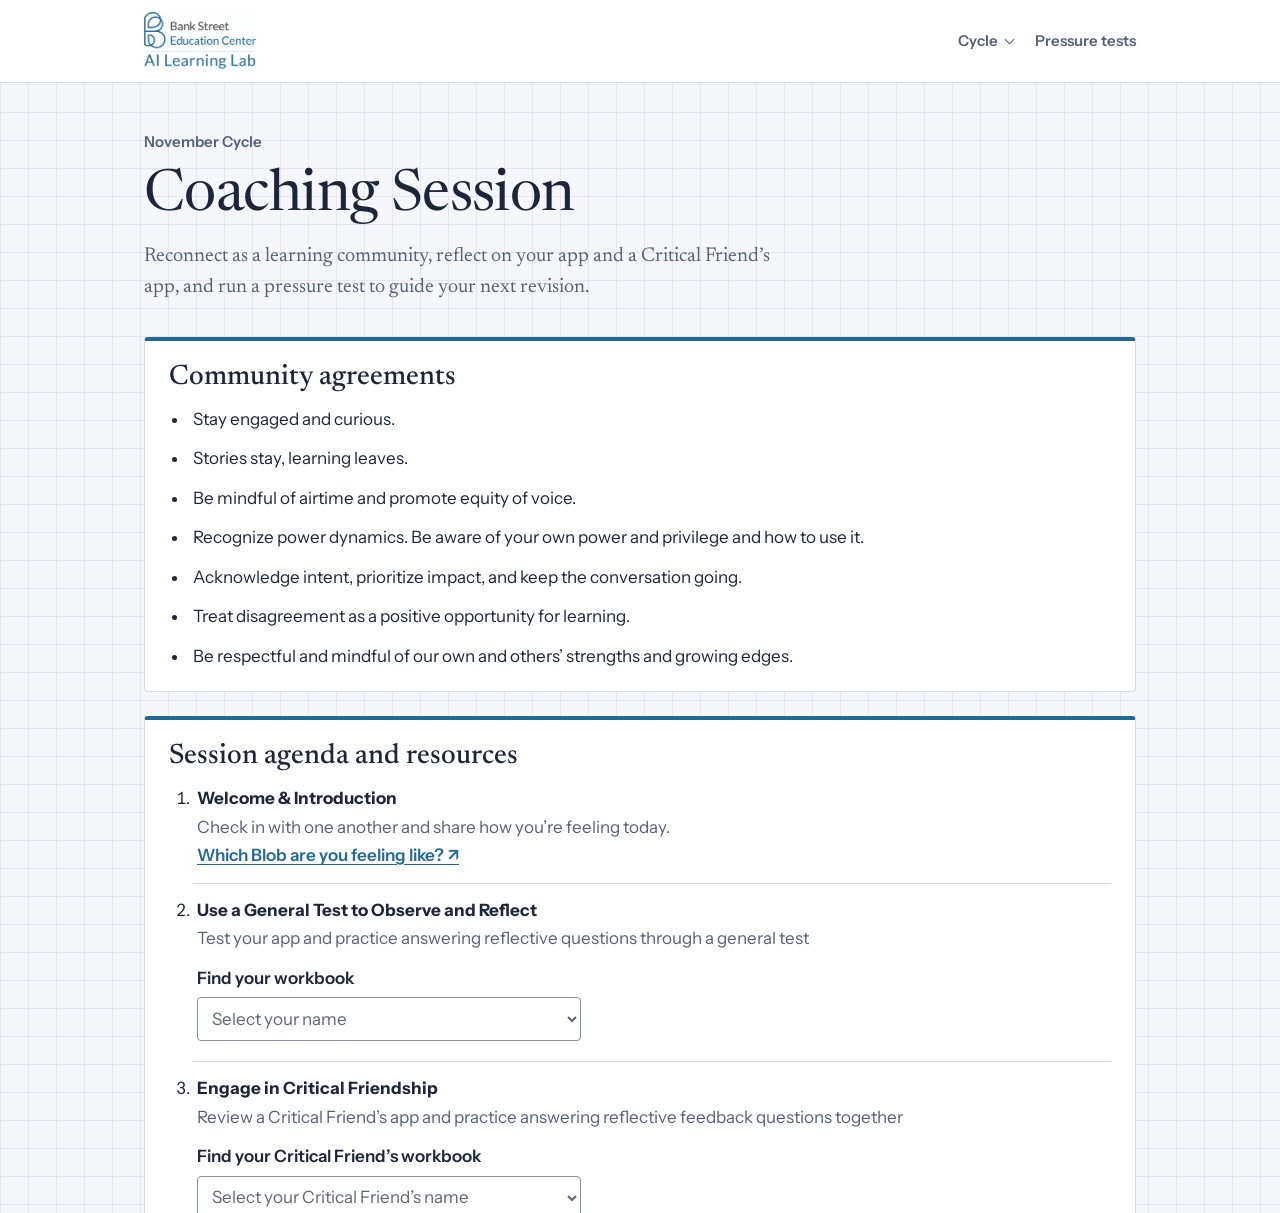
==== coaching.html @ 7ed2d381 "Add files via upload" ====
<!DOCTYPE html>
<html lang="en">
<head>
<meta charset="utf-8">
<meta name="viewport" content="width=device-width, initial-scale=1">
<meta http-equiv="refresh" content="0; url=/">
<link rel="canonical" href="/">
<title>November Cycle · Math + AI Design Studio</title>
</head>
<body>
<main><a href="/">Open the November Cycle Coaching Session</a></main>
</body>
</html>
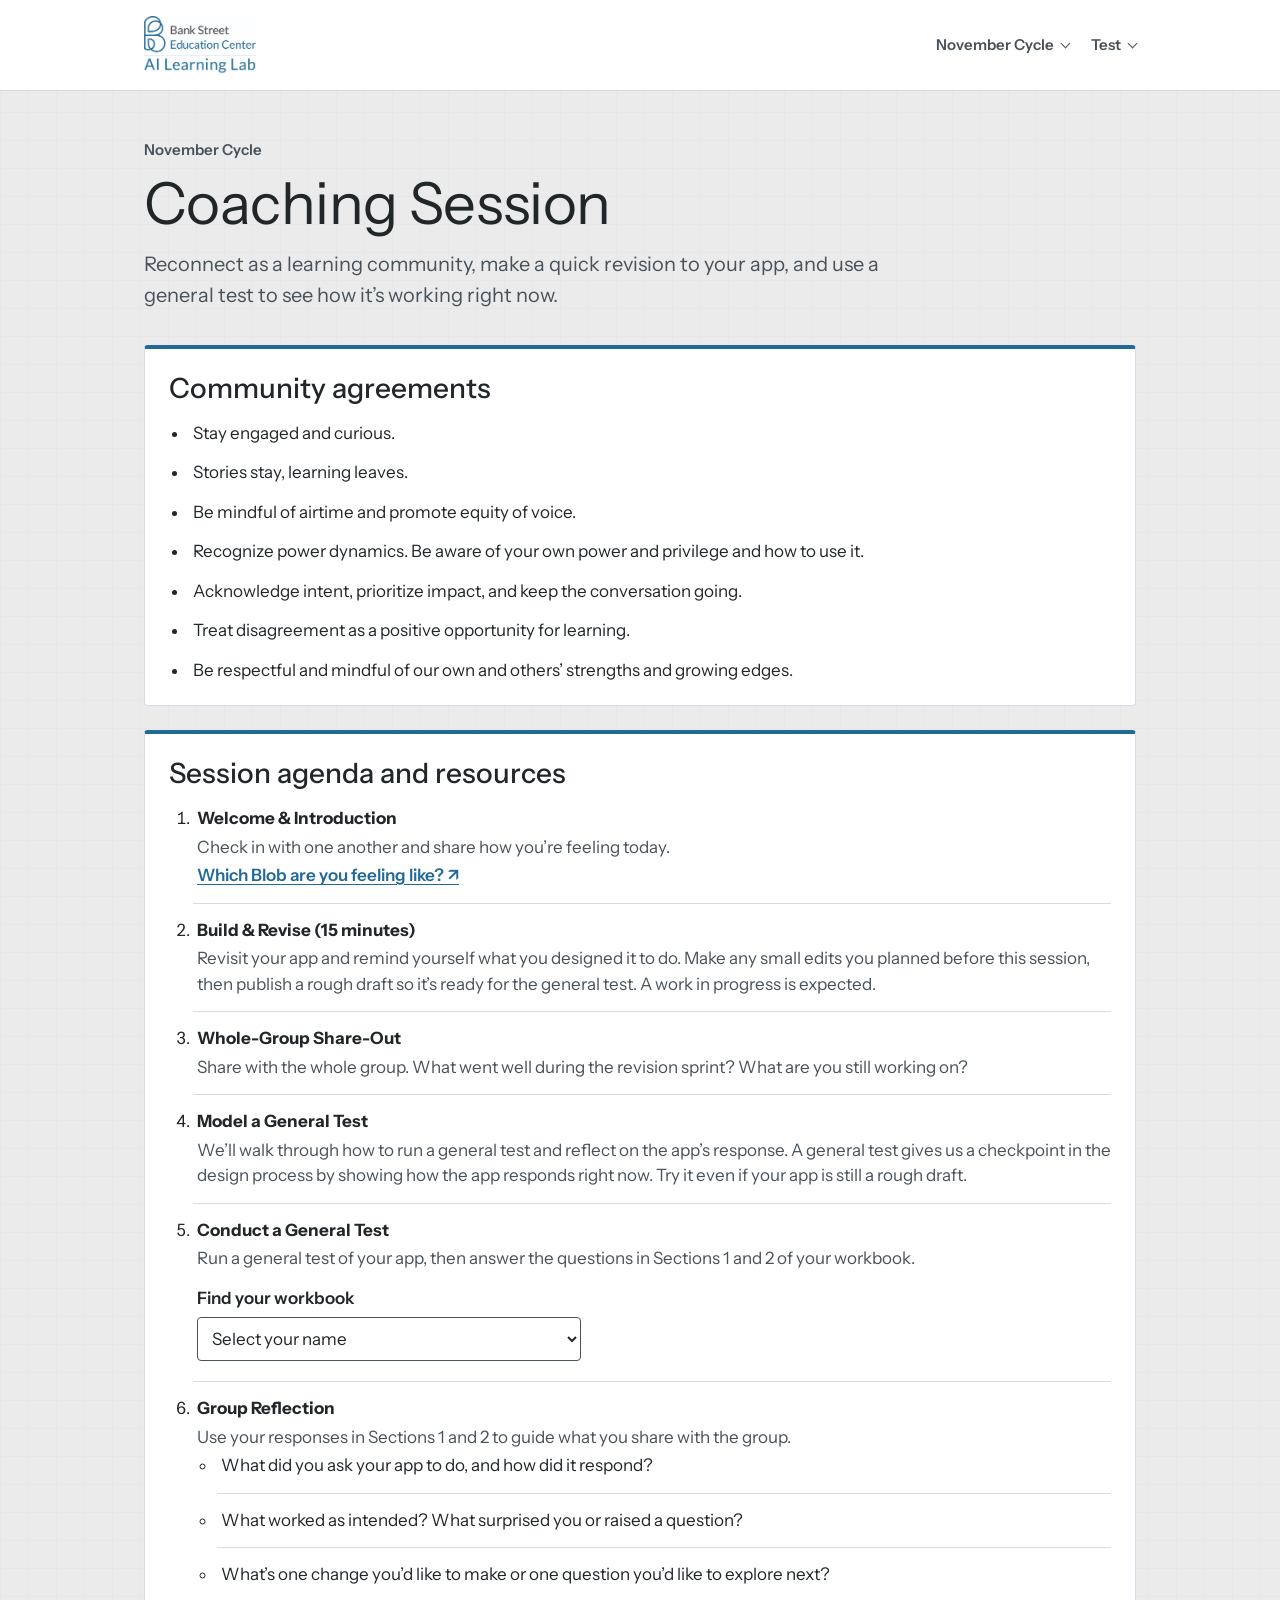
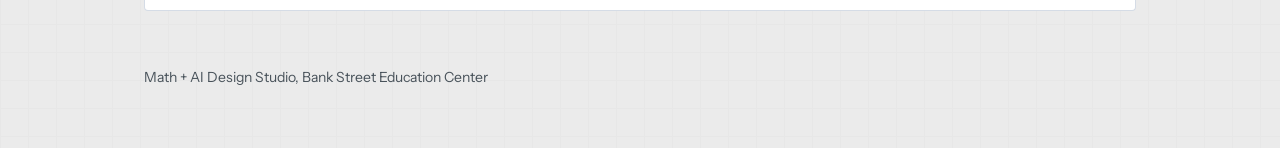
==== commit 24a642ac: "Add files via upload" ====
--- a/coaching.html
+++ b/coaching.html
@@ -3,11 +3,11 @@
 <head>
 <meta charset="utf-8">
 <meta name="viewport" content="width=device-width, initial-scale=1">
-<meta http-equiv="refresh" content="0; url=/">
-<link rel="canonical" href="/">
+<meta http-equiv="refresh" content="0; url=/november-cycle.html">
+<link rel="canonical" href="/november-cycle.html">
 <title>November Cycle · Math + AI Design Studio</title>
 </head>
 <body>
-<main><a href="/">Open the November Cycle Coaching Session</a></main>
+<main><a href="/november-cycle.html">Open the November Cycle Coaching Session</a></main>
 </body>
 </html>
